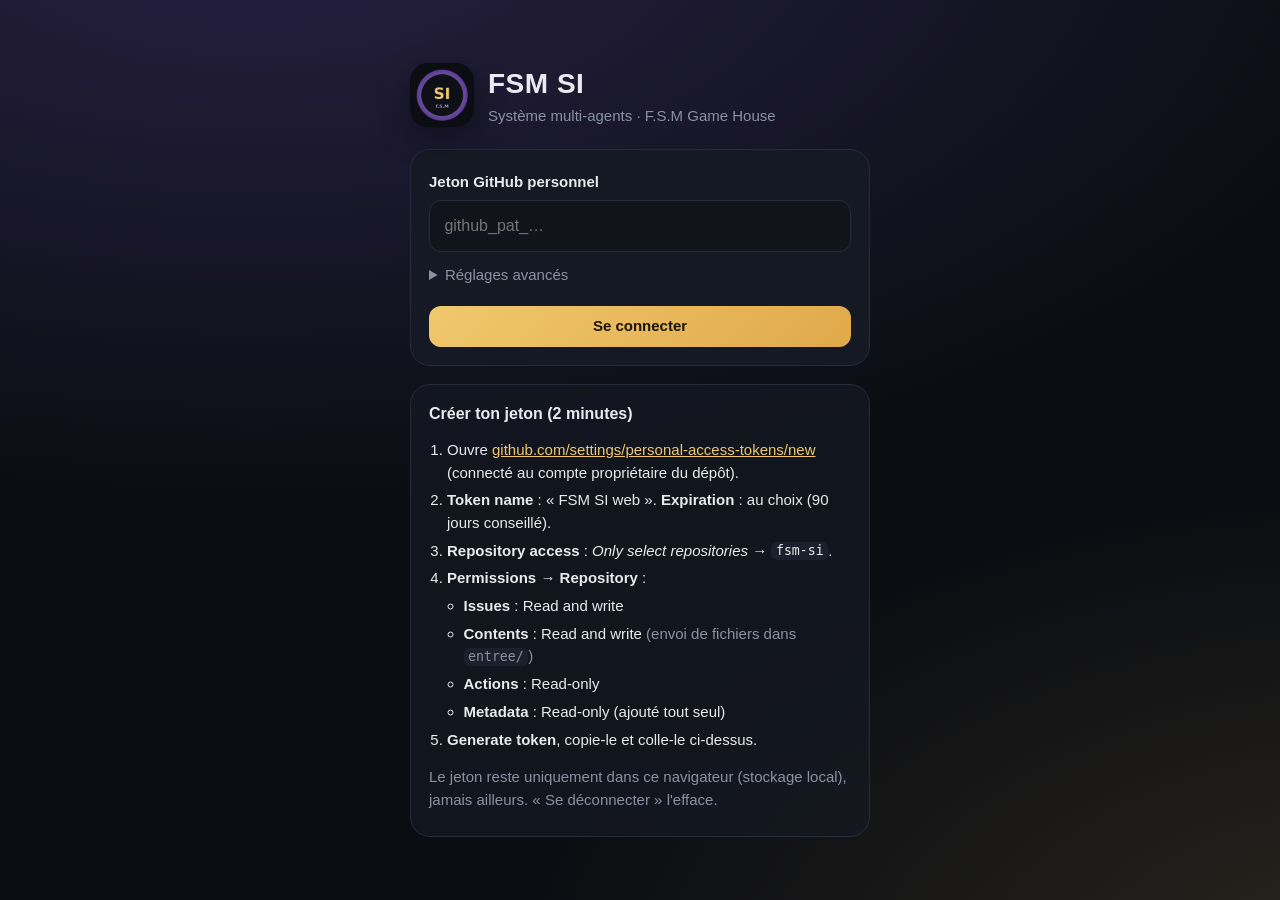
==== index.html @ fbdd3a22 "FSM SI web — interface de conversation" ====
<!doctype html>
<html lang="fr" data-theme="dark">
<head>
<meta charset="utf-8">
<meta name="viewport" content="width=device-width, initial-scale=1, viewport-fit=cover, interactive-widget=resizes-content">
<title>FSM SI</title>
<meta name="description" content="Interface de conversation avec FSM SI, le système multi-agents de F.S.M Game House.">
<meta name="theme-color" content="#0b0d12">
<meta name="apple-mobile-web-app-capable" content="yes">
<meta name="mobile-web-app-capable" content="yes">
<meta name="apple-mobile-web-app-status-bar-style" content="black-translucent">
<meta name="apple-mobile-web-app-title" content="FSM SI">
<meta name="referrer" content="no-referrer">
<meta http-equiv="Content-Security-Policy" content="default-src 'self'; script-src 'self'; style-src 'self' 'unsafe-inline'; img-src 'self' data: blob: https://avatars.githubusercontent.com https://*.githubusercontent.com; media-src 'self' blob:; connect-src https://api.github.com; frame-src blob:; object-src 'none'; base-uri 'none'; form-action 'none'">
<link rel="manifest" href="manifest.webmanifest">
<link rel="icon" href="icons/favicon-32.png" sizes="32x32">
<link rel="apple-touch-icon" href="icons/icon-180.png">
<link rel="stylesheet" href="style.css">
</head>
<body>
<noscript>FSM SI a besoin de JavaScript.</noscript>

<!-- Connexion -->
<section id="login" class="login hidden">
  <div class="login-card">
    <div class="brand-big"><img src="icons/icon-192.png" alt=""><div><h1>FSM SI</h1><p>Système multi-agents · F.S.M Game House</p></div></div>
    <form id="loginForm" autocomplete="off">
      <label for="tokenInput">Jeton GitHub personnel</label>
      <input id="tokenInput" type="password" placeholder="github_pat_…" autocomplete="off" autocapitalize="off" spellcheck="false" required>
      <details class="adv"><summary>Réglages avancés</summary>
        <label for="repoInput">Dépôt</label>
        <input id="repoInput" type="text" value="wwwh8hv4w5-lang/fsm-si" autocapitalize="off" spellcheck="false">
      </details>
      <button class="btn primary wide" type="submit" id="loginBtn">Se connecter</button>
      <p id="loginError" class="error hidden" role="alert"></p>
    </form>
    <div class="howto">
      <h2>Créer ton jeton (2 minutes)</h2>
      <ol>
        <li>Ouvre <a href="https://github.com/settings/personal-access-tokens/new" target="_blank" rel="noopener">github.com/settings/personal-access-tokens/new</a> (connecté au compte propriétaire du dépôt).</li>
        <li><b>Token name</b> : « FSM SI web ». <b>Expiration</b> : au choix (90 jours conseillé).</li>
        <li><b>Repository access</b> : <i>Only select repositories</i> → <code>fsm-si</code>.</li>
        <li><b>Permissions → Repository</b> :
          <ul>
            <li><b>Issues</b> : Read and write</li>
            <li><b>Contents</b> : Read and write <span class="muted">(envoi de fichiers dans <code>entree/</code>)</span></li>
            <li><b>Actions</b> : Read-only</li>
            <li><b>Metadata</b> : Read-only (ajouté tout seul)</li>
          </ul></li>
        <li><b>Generate token</b>, copie-le et colle-le ci-dessus.</li>
      </ol>
      <p class="muted">Le jeton reste uniquement dans ce navigateur (stockage local), jamais ailleurs. « Se déconnecter » l'efface.</p>
    </div>
  </div>
</section>

<!-- Application -->
<div id="app" class="app hidden">
  <aside id="sidebar" class="sidebar">
    <header class="side-head">
      <div class="brand"><img src="icons/icon-192.png" alt=""><span>FSM SI</span></div>
      <button class="icon-btn" id="newBtn" title="Nouvelle conversation" aria-label="Nouvelle conversation">✎</button>
    </header>
    <div class="search"><input id="searchInput" type="search" placeholder="Rechercher…" aria-label="Rechercher une conversation"></div>
    <nav class="tabs" role="tablist">
      <button class="tab active" data-filter="open">Actives</button>
      <button class="tab" data-filter="closed">Archivées</button>
    </nav>
    <div class="side-scroll">
      <div id="validationsBox" class="validations hidden">
        <h3>⏸️ Validations <span id="valCount" class="pill warn">0</span></h3>
        <div id="validationsList"></div>
      </div>
      <ul id="convList" class="conv-list"></ul>
      <p id="convEmpty" class="muted center hidden">Aucune conversation.</p>
    </div>
    <footer class="side-foot">
      <button class="nav-btn" data-view="projets">📁 Projets</button>
      <button class="nav-btn" data-view="taches">📅 Tâches</button>
      <button class="nav-btn" data-view="memoire">🧠 Mémoire</button>
      <button class="nav-btn" data-view="runs">⚙️ Activité</button>
      <button class="nav-btn" data-view="reglages">☰ Réglages</button>
    </footer>
  </aside>

  <main id="main" class="main">
    <header class="main-head">
      <button class="icon-btn back" id="backBtn" aria-label="Retour">‹</button>
      <div class="title-wrap">
        <h2 id="convTitle">FSM SI</h2>
        <div id="convMeta" class="meta"></div>
      </div>
      <div class="head-actions">
        <button class="icon-btn" id="filesBtn" title="Fichiers" aria-label="Fichiers de la conversation">📎</button>
        <button class="icon-btn" id="menuBtn" title="Options" aria-label="Options">⋯</button>
      </div>
    </header>

    <div id="banner" class="banner hidden" role="status"></div>

    <section id="chat" class="chat">
      <div id="welcome" class="welcome">
        <img src="icons/icon-192.png" alt="">
        <h2>Bonjour 👋</h2>
        <p>Écris ta demande ci-dessous pour ouvrir une nouvelle conversation, ou choisis-en une dans la liste.</p>
      </div>
      <div id="messages" class="messages"></div>
      <div id="typing" class="typing hidden"><span></span><span></span><span></span><em id="typingText">FSM SI travaille…</em></div>
    </section>

    <section id="panel" class="panel hidden"><div id="panelBody"></div></section>

    <footer id="composer" class="composer">
      <div id="chips" class="chips">
        <button class="chip" data-cmd="/cout">💶 /cout</button>
        <button class="chip" data-cmd="/memoire" data-arg="Mot-clé (facultatif)">🧠 /memoire</button>
        <button class="chip" data-cmd="/stop" data-confirm="Arrêter le travail en cours dans cette conversation ?">⏹️ /stop</button>
        <button class="chip" data-cmd="/refaire" data-confirm="Relancer ta dernière demande depuis le début ?">🔁 /refaire</button>
        <button class="chip" data-cmd="/projets" data-arg="Mot-clé (facultatif)">📁 /projets</button>
        <button class="chip" data-cmd="/taches">📅 /taches</button>
        <button class="chip" data-cmd="/oublier" data-arg="Identifiant du fait (voir /memoire)" data-required="1">🗑️ /oublier</button>
        <button class="chip" data-cmd="/annuler" data-arg="Identifiant de la tâche (voir /taches)" data-required="1">✖️ /annuler</button>
        <button class="chip" data-cmd="/aide">❔ /aide</button>
      </div>
      <div id="attachments" class="attachments hidden"></div>
      <div class="compose-row">
        <button class="icon-btn" id="attachBtn" title="Joindre des fichiers" aria-label="Joindre des fichiers">＋</button>
        <input id="fileInput" type="file" multiple hidden>
        <textarea id="msgInput" rows="1" placeholder="Écris à FSM SI…" aria-label="Message"></textarea>
        <button class="icon-btn" id="micBtn" title="Dictée vocale" aria-label="Dictée vocale">🎙️</button>
        <button class="send-btn" id="sendBtn" aria-label="Envoyer" disabled>➤</button>
      </div>
      <div id="dropHint" class="drop-hint hidden">Dépose tes fichiers ici</div>
    </footer>
  </main>
</div>

<!-- Menus et fenêtres -->
<div id="sheet" class="sheet hidden" role="dialog" aria-modal="true">
  <div class="sheet-card">
    <div id="sheetBody"></div>
  </div>
</div>
<div id="toasts" class="toasts" aria-live="polite"></div>
<div id="lightbox" class="lightbox hidden"><img alt=""><button class="icon-btn close" aria-label="Fermer">✕</button></div>

<script src="vendor/marked.js"></script>
<script src="vendor/purify.min.js"></script>
<script src="app.js"></script>
</body>
</html>
---- style.css ----
:root{
  --bg:#0b0d12; --bg2:#11141b; --panel:#151923; --panel2:#1b202c; --line:#262c3a;
  --text:#e9eaf0; --muted:#8b91a3; --accent:#f0c86e; --accent2:#7c5cd6; --accent-ink:#1a1408;
  --me:#2a2350; --me-line:#3d3373; --bot:#161b26; --ok:#4fd18b; --warn:#f0a94e; --err:#ff6b6b;
  --radius:16px; --safe-t:env(safe-area-inset-top,0px); --safe-b:env(safe-area-inset-bottom,0px);
  --safe-l:env(safe-area-inset-left,0px); --safe-r:env(safe-area-inset-right,0px);
  --font:-apple-system,BlinkMacSystemFont,"SF Pro Text","Segoe UI",Roboto,Helvetica,Arial,sans-serif;
  color-scheme:dark;
}
[data-theme=light]{
  --bg:#f5f6fa; --bg2:#eceef4; --panel:#ffffff; --panel2:#f1f2f7; --line:#dfe2ea;
  --text:#171a22; --muted:#6a7184; --accent:#b8861f; --accent2:#6a4cc9; --accent-ink:#fff;
  --me:#ece7ff; --me-line:#d6ccff; --bot:#ffffff; color-scheme:light;
}
*{box-sizing:border-box}
html,body{height:100%;margin:0}
body{background:var(--bg);color:var(--text);font:15px/1.5 var(--font);-webkit-font-smoothing:antialiased;-webkit-text-size-adjust:100%;overflow:hidden;overscroll-behavior:none}
a{color:var(--accent)}
button{font:inherit;color:inherit;cursor:pointer;-webkit-tap-highlight-color:transparent}
input,textarea{font:inherit;color:var(--text)}
code{font-family:ui-monospace,SFMono-Regular,Menlo,monospace;font-size:.88em;background:var(--panel2);padding:.1em .35em;border-radius:6px}
.hidden{display:none!important}
.muted{color:var(--muted)}
.center{text-align:center}
.error{color:var(--err);margin:.6em 0 0}

/* Boutons */
.btn{border:1px solid var(--line);background:var(--panel2);border-radius:12px;padding:.6em 1em;font-weight:600}
.btn:hover{border-color:var(--accent2)}
.btn.primary{background:linear-gradient(135deg,var(--accent),#e0a94a);color:var(--accent-ink);border:0}
.btn.danger{background:transparent;color:var(--err);border-color:color-mix(in srgb,var(--err) 40%,transparent)}
.btn.ok{background:var(--ok);color:#06210f;border:0}
.btn.small{padding:.35em .75em;font-size:.88em;border-radius:10px}
.btn.wide{width:100%}
.btn:disabled{opacity:.5;cursor:default}
.icon-btn{width:40px;height:40px;flex:0 0 40px;border-radius:12px;border:0;background:transparent;font-size:20px;display:grid;place-items:center}
.icon-btn:hover{background:var(--panel2)}
.icon-btn.on{background:var(--err);color:#fff}
.pill{display:inline-block;min-width:1.6em;padding:0 .5em;border-radius:99px;font-size:.75em;font-weight:700;text-align:center;background:var(--panel2);color:var(--muted)}
.pill.warn{background:var(--warn);color:#2a1700}
.pill.ok{background:color-mix(in srgb,var(--ok) 20%,transparent);color:var(--ok)}
.pill.err{background:color-mix(in srgb,var(--err) 20%,transparent);color:var(--err)}
.pill.run{background:color-mix(in srgb,var(--accent2) 30%,transparent);color:#c8b8ff}

/* Connexion */
.login{position:fixed;inset:0;overflow:auto;display:flex;justify-content:center;padding:calc(24px + var(--safe-t)) 16px calc(24px + var(--safe-b));
  background:radial-gradient(1200px 600px at 20% -10%,color-mix(in srgb,var(--accent2) 25%,transparent),transparent),radial-gradient(900px 500px at 110% 110%,color-mix(in srgb,var(--accent) 14%,transparent),transparent),var(--bg)}
.login-card{width:100%;max-width:460px;margin:auto 0}
.brand-big{display:flex;gap:14px;align-items:center;margin-bottom:22px}
.brand-big img{width:64px;height:64px;border-radius:18px;box-shadow:0 10px 30px rgba(0,0,0,.4)}
.brand-big h1{margin:0;font-size:28px;letter-spacing:.5px}
.brand-big p{margin:0;color:var(--muted)}
#loginForm{background:var(--panel);border:1px solid var(--line);border-radius:20px;padding:18px}
#loginForm label{display:block;font-weight:600;margin:.2em 0 .4em}
#loginForm input{width:100%;padding:.8em .9em;border-radius:12px;border:1px solid var(--line);background:var(--bg2);font-size:16px;margin-bottom:12px}
#loginForm input:focus{outline:2px solid var(--accent2);border-color:transparent}
.adv{margin:0 0 12px;color:var(--muted)}
.adv summary{cursor:pointer;margin-bottom:8px}
.howto{margin-top:18px;background:color-mix(in srgb,var(--panel) 70%,transparent);border:1px solid var(--line);border-radius:20px;padding:4px 18px 10px}
.howto h2{font-size:16px}
.howto ol{padding-left:1.2em;margin:.4em 0}
.howto li{margin:.35em 0}
.howto ul{padding-left:1.1em;margin:.3em 0}

/* Disposition */
.app{display:flex;height:100%;height:100dvh;padding-left:var(--safe-l);padding-right:var(--safe-r)}
.sidebar{width:320px;flex:0 0 320px;background:var(--bg2);border-right:1px solid var(--line);display:flex;flex-direction:column;min-height:0;padding-top:var(--safe-t)}
.side-head{display:flex;align-items:center;justify-content:space-between;padding:10px 10px 6px 14px}
.brand{display:flex;align-items:center;gap:10px;font-weight:800;font-size:18px;letter-spacing:.4px}
.brand img{width:30px;height:30px;border-radius:9px}
.search{padding:4px 12px 8px}
.search input{width:100%;padding:.55em .8em;border-radius:12px;border:1px solid var(--line);background:var(--panel);font-size:16px}
.tabs{display:flex;gap:6px;padding:0 12px 8px}
.tab{flex:1;border:1px solid var(--line);background:transparent;border-radius:10px;padding:.35em;color:var(--muted);font-weight:600;font-size:.9em}
.tab.active{background:var(--panel2);color:var(--text);border-color:var(--accent2)}
.side-scroll{flex:1;overflow:auto;-webkit-overflow-scrolling:touch;padding:0 8px 8px}
.conv-list{list-style:none;margin:0;padding:0}
.conv{display:flex;gap:10px;align-items:flex-start;padding:10px;border-radius:14px;cursor:pointer;position:relative}
.conv:hover{background:var(--panel)}
.conv.active{background:var(--panel2);box-shadow:inset 3px 0 0 var(--accent)}
.conv .num{flex:0 0 34px;height:34px;border-radius:10px;background:var(--panel2);display:grid;place-items:center;font-size:.78em;font-weight:700;color:var(--muted)}
.conv .txt{min-width:0;flex:1}
.conv .t{font-weight:650;white-space:nowrap;overflow:hidden;text-overflow:ellipsis}
.conv .s{font-size:.82em;color:var(--muted);white-space:nowrap;overflow:hidden;text-overflow:ellipsis}
.conv .dot{width:9px;height:9px;border-radius:50%;background:var(--accent);margin-top:6px;flex:0 0 9px}
.conv .spin{width:12px;height:12px;border:2px solid var(--accent2);border-top-color:transparent;border-radius:50%;animation:spin 1s linear infinite;margin-top:4px;flex:0 0 12px}
@keyframes spin{to{transform:rotate(360deg)}}
.validations{background:color-mix(in srgb,var(--warn) 9%,var(--panel));border:1px solid color-mix(in srgb,var(--warn) 35%,transparent);border-radius:14px;padding:8px 10px;margin:0 2px 10px}
.validations h3{margin:2px 0 6px;font-size:.95em;display:flex;align-items:center;gap:8px}
.val-item{border-top:1px solid var(--line);padding:8px 0}
.val-item:first-of-type{border-top:0}
.val-item .vt{font-weight:600;font-size:.9em;cursor:pointer}
.val-item .vb{display:flex;gap:8px;margin-top:6px}
.side-foot{display:grid;grid-template-columns:repeat(5,1fr);border-top:1px solid var(--line);padding:6px 6px calc(6px + var(--safe-b))}
.nav-btn{border:0;background:transparent;border-radius:10px;padding:6px 2px;font-size:.72em;color:var(--muted);display:flex;flex-direction:column;align-items:center;gap:2px;white-space:nowrap}
.nav-btn:hover,.nav-btn.active{background:var(--panel);color:var(--text)}

.main{flex:1;display:flex;flex-direction:column;min-width:0;min-height:0;position:relative}
.main-head{display:flex;align-items:center;gap:6px;padding:calc(6px + var(--safe-t)) 8px 6px;border-bottom:1px solid var(--line);background:color-mix(in srgb,var(--bg) 85%,transparent);backdrop-filter:blur(14px);-webkit-backdrop-filter:blur(14px);z-index:2}
.back{display:none}
.title-wrap{flex:1;min-width:0;padding-left:6px}
.title-wrap h2{margin:0;font-size:16px;white-space:nowrap;overflow:hidden;text-overflow:ellipsis}
.meta{font-size:.78em;color:var(--muted);white-space:nowrap;overflow:hidden;text-overflow:ellipsis}
.head-actions{display:flex;gap:2px}
.banner{margin:8px 12px 0;padding:8px 12px;border-radius:12px;background:color-mix(in srgb,var(--err) 15%,var(--panel));border:1px solid color-mix(in srgb,var(--err) 40%,transparent);font-size:.9em}
.banner.info{background:color-mix(in srgb,var(--accent2) 15%,var(--panel));border-color:color-mix(in srgb,var(--accent2) 40%,transparent)}

.chat{flex:1;overflow:auto;-webkit-overflow-scrolling:touch;padding:14px 12px 8px;min-height:0}
.welcome{max-width:520px;margin:12vh auto 0;text-align:center;color:var(--muted)}
.welcome img{width:72px;height:72px;border-radius:20px;opacity:.95}
.welcome h2{color:var(--text);margin:.5em 0 .2em}
.messages{max-width:860px;margin:0 auto;display:flex;flex-direction:column;gap:12px}
.msg{display:flex;gap:8px;align-items:flex-end;max-width:100%}
.msg .av{width:28px;height:28px;border-radius:50%;flex:0 0 28px;background:var(--panel2);overflow:hidden;display:grid;place-items:center;font-size:12px}
.msg .av img{width:100%;height:100%}
.msg .bubble{background:var(--bot);border:1px solid var(--line);border-radius:18px 18px 18px 6px;padding:10px 14px;min-width:0;max-width:min(680px,88%);overflow-wrap:anywhere;position:relative}
.msg.me{flex-direction:row-reverse}
.msg.me .bubble{background:var(--me);border-color:var(--me-line);border-radius:18px 18px 6px 18px}
.msg.cmd .bubble{border-style:dashed}
.msg.progress .bubble{border-color:var(--accent2);box-shadow:0 0 0 3px color-mix(in srgb,var(--accent2) 15%,transparent)}
.msg .who{font-size:.75em;color:var(--muted);margin-bottom:2px;display:flex;gap:8px;align-items:center}
.msg .tools{display:flex;gap:2px;margin-left:auto;opacity:.0;transition:opacity .15s}
.msg .bubble:hover .tools,.msg .bubble:focus-within .tools{opacity:1}
@media (hover:none){.msg .tools{opacity:.75}}
.msg .tools button{border:0;background:transparent;color:var(--muted);font-size:13px;padding:2px 5px;border-radius:6px}
.msg .tools button:hover{background:var(--panel2);color:var(--text)}
.md>:first-child{margin-top:0}.md>:last-child{margin-bottom:0}
.md p{margin:.45em 0}
.md ul,.md ol{padding-left:1.3em;margin:.4em 0}
.md pre{background:var(--bg);border:1px solid var(--line);border-radius:10px;padding:10px;overflow:auto;font-size:.85em}
.md pre code{background:transparent;padding:0}
.md table{border-collapse:collapse;display:block;overflow:auto;max-width:100%;font-size:.9em;margin:.5em 0}
.md th,.md td{border:1px solid var(--line);padding:4px 8px}
.md img{max-width:100%;height:auto;border-radius:10px;cursor:zoom-in}
.md blockquote{margin:.4em 0;padding-left:10px;border-left:3px solid var(--accent2);color:var(--muted)}
.md sub{display:block;margin-top:8px;color:var(--muted);font-size:.78em;line-height:1.4}
.md details{background:var(--panel2);border-radius:10px;padding:6px 10px;margin:.5em 0}
.md summary{cursor:pointer;color:var(--muted)}
.md h1,.md h2,.md h3{font-size:1.05em;margin:.7em 0 .3em}
.md hr{border:0;border-top:1px solid var(--line)}
.img-missing{display:inline-block;padding:6px 10px;border:1px dashed var(--line);border-radius:10px;color:var(--muted);font-size:.85em}
.badge-ok{color:var(--ok)}.badge-warn{color:var(--warn)}
.footer-cost{display:inline-flex;gap:6px;margin-top:6px;flex-wrap:wrap}
.files-inline{display:flex;flex-wrap:wrap;gap:8px;margin-top:8px}

.typing{max-width:860px;margin:10px auto 0;display:flex;align-items:center;gap:4px;color:var(--muted);font-size:.85em;padding-left:36px}
.typing span{width:7px;height:7px;border-radius:50%;background:var(--accent2);animation:blink 1.2s infinite}
.typing span:nth-child(2){animation-delay:.2s}.typing span:nth-child(3){animation-delay:.4s}
.typing em{margin-left:8px;font-style:normal}
@keyframes blink{0%,80%,100%{opacity:.25;transform:translateY(0)}40%{opacity:1;transform:translateY(-3px)}}

/* Panneaux */
.panel{flex:1;overflow:auto;-webkit-overflow-scrolling:touch;padding:16px 14px calc(20px + var(--safe-b))}
.panel>div{max-width:860px;margin:0 auto}
.panel h2{margin:.2em 0 .6em}
.card{background:var(--panel);border:1px solid var(--line);border-radius:16px;padding:12px 14px;margin-bottom:10px}
.card h3{margin:0 0 4px;font-size:1em}
.row{display:flex;gap:10px;align-items:center;flex-wrap:wrap}
.row .grow{flex:1;min-width:0}
.kv{font-size:.85em;color:var(--muted)}
.file-grid{display:grid;grid-template-columns:repeat(auto-fill,minmax(150px,1fr));gap:10px}
.file{background:var(--panel);border:1px solid var(--line);border-radius:14px;overflow:hidden;display:flex;flex-direction:column}
.file .thumb{aspect-ratio:4/3;background:var(--bg2);display:grid;place-items:center;font-size:32px;overflow:hidden}
.file .thumb img{width:100%;height:100%;object-fit:cover;cursor:zoom-in}
.file .fn{padding:6px 8px 0;font-size:.8em;overflow-wrap:anywhere}
.file .fa{display:flex;gap:6px;padding:6px 8px 8px;margin-top:auto}
.file .fa .btn{flex:1;text-align:center;text-decoration:none;font-size:.78em;padding:.35em .4em}

/* Composer */
.composer{border-top:1px solid var(--line);background:color-mix(in srgb,var(--bg) 92%,transparent);padding:6px 8px calc(8px + var(--safe-b));position:relative}
.chips{display:flex;gap:6px;overflow-x:auto;padding:2px 2px 8px;scrollbar-width:none;-webkit-overflow-scrolling:touch}
.chips::-webkit-scrollbar{display:none}
.chip{flex:0 0 auto;border:1px solid var(--line);background:var(--panel);border-radius:99px;padding:.3em .75em;font-size:.82em;color:var(--muted);white-space:nowrap}
.chip:hover{color:var(--text);border-color:var(--accent2)}
.compose-row{display:flex;align-items:flex-end;gap:4px;max-width:860px;margin:0 auto}
#msgInput{flex:1;resize:none;max-height:40vh;min-height:42px;padding:9px 12px;border-radius:21px;border:1px solid var(--line);background:var(--panel);font-size:16px;line-height:1.4}
#msgInput:focus{outline:none;border-color:var(--accent2)}
.send-btn{width:42px;height:42px;flex:0 0 42px;border-radius:50%;border:0;background:linear-gradient(135deg,var(--accent),#e0a94a);color:var(--accent-ink);font-size:18px;display:grid;place-items:center}
.send-btn:disabled{opacity:.35}
.attachments{display:flex;gap:8px;overflow-x:auto;padding:4px 2px 8px;max-width:860px;margin:0 auto}
.att{position:relative;flex:0 0 auto;width:76px}
.att .th{width:76px;height:76px;border-radius:12px;background:var(--panel2);border:1px solid var(--line);display:grid;place-items:center;overflow:hidden;font-size:26px}
.att .th img{width:100%;height:100%;object-fit:cover}
.att .nm{font-size:.68em;color:var(--muted);white-space:nowrap;overflow:hidden;text-overflow:ellipsis;margin-top:2px}
.att .x{position:absolute;top:-6px;right:-6px;width:22px;height:22px;border-radius:50%;border:0;background:var(--err);color:#fff;font-size:12px;line-height:22px;padding:0}
.att.big .th{border-color:var(--err)}
.att .prog{position:absolute;left:4px;right:4px;bottom:22px;height:4px;border-radius:2px;background:rgba(0,0,0,.4);overflow:hidden}
.att .prog i{display:block;height:100%;background:var(--accent)}
.drop-hint{position:absolute;inset:0;display:grid;place-items:center;background:color-mix(in srgb,var(--accent2) 30%,var(--bg));border:2px dashed var(--accent);font-weight:700;border-radius:12px}
.main.dragging .drop-hint{display:grid!important}

/* Feuilles, toasts, lightbox */
.sheet{position:fixed;inset:0;background:rgba(0,0,0,.5);z-index:50;display:flex;align-items:flex-end;justify-content:center}
.sheet-card{background:var(--panel);border:1px solid var(--line);border-radius:22px 22px 0 0;width:100%;max-width:520px;padding:16px 16px calc(16px + var(--safe-b));max-height:85vh;overflow:auto;animation:up .18s ease-out}
@media (min-width:700px){.sheet{align-items:center}.sheet-card{border-radius:22px}}
@keyframes up{from{transform:translateY(30px);opacity:0}}
.sheet h3{margin:0 0 10px}
.sheet input,.sheet textarea{width:100%;padding:.7em .8em;border-radius:12px;border:1px solid var(--line);background:var(--bg2);font-size:16px;margin:4px 0 12px}
.sheet textarea{min-height:140px;resize:vertical}
.menu-list{display:flex;flex-direction:column;gap:4px}
.menu-list button{text-align:left;border:0;background:transparent;padding:12px;border-radius:12px;font-size:1em}
.menu-list button:hover{background:var(--panel2)}
.sheet .actions{display:flex;gap:8px;justify-content:flex-end}
.toasts{position:fixed;left:50%;transform:translateX(-50%);top:calc(10px + var(--safe-t));z-index:60;display:flex;flex-direction:column;gap:8px;align-items:center;pointer-events:none;width:min(92vw,440px)}
.toast{pointer-events:auto;background:var(--panel2);border:1px solid var(--line);border-radius:14px;padding:10px 14px;box-shadow:0 10px 30px rgba(0,0,0,.35);font-size:.92em;animation:up .2s ease-out;cursor:pointer;width:100%}
.toast.err{border-color:var(--err)}
.toast.ok{border-color:var(--ok)}
.lightbox{position:fixed;inset:0;background:rgba(0,0,0,.92);z-index:70;display:grid;place-items:center;padding:var(--safe-t) 0 var(--safe-b)}
.lightbox img{max-width:100vw;max-height:100vh;object-fit:contain}
.lightbox .close{position:absolute;top:calc(10px + var(--safe-t));right:10px;color:#fff;background:rgba(255,255,255,.12)}
.mic-live #msgInput{border-color:var(--err)}

/* Mobile : une colonne */
@media (max-width:820px){
  .sidebar{width:100%;flex:1 0 100%;border-right:0}
  .main{display:none}
  .app.show-main .sidebar{display:none}
  .app.show-main .main{display:flex}
  .back{display:grid;font-size:30px}
  .msg .bubble{max-width:90%}
}
.thumb-inline{width:120px;height:90px;object-fit:cover;border-radius:10px;border:1px solid var(--line);cursor:zoom-in;background:var(--bg2)}
.search-in{width:100%;padding:.55em .8em;border-radius:12px;border:1px solid var(--line);background:var(--panel);font-size:16px}
.panel .search{padding:0 0 10px}
.panel h4{margin:14px 0 8px}
.sheet h4{margin:12px 0 8px}
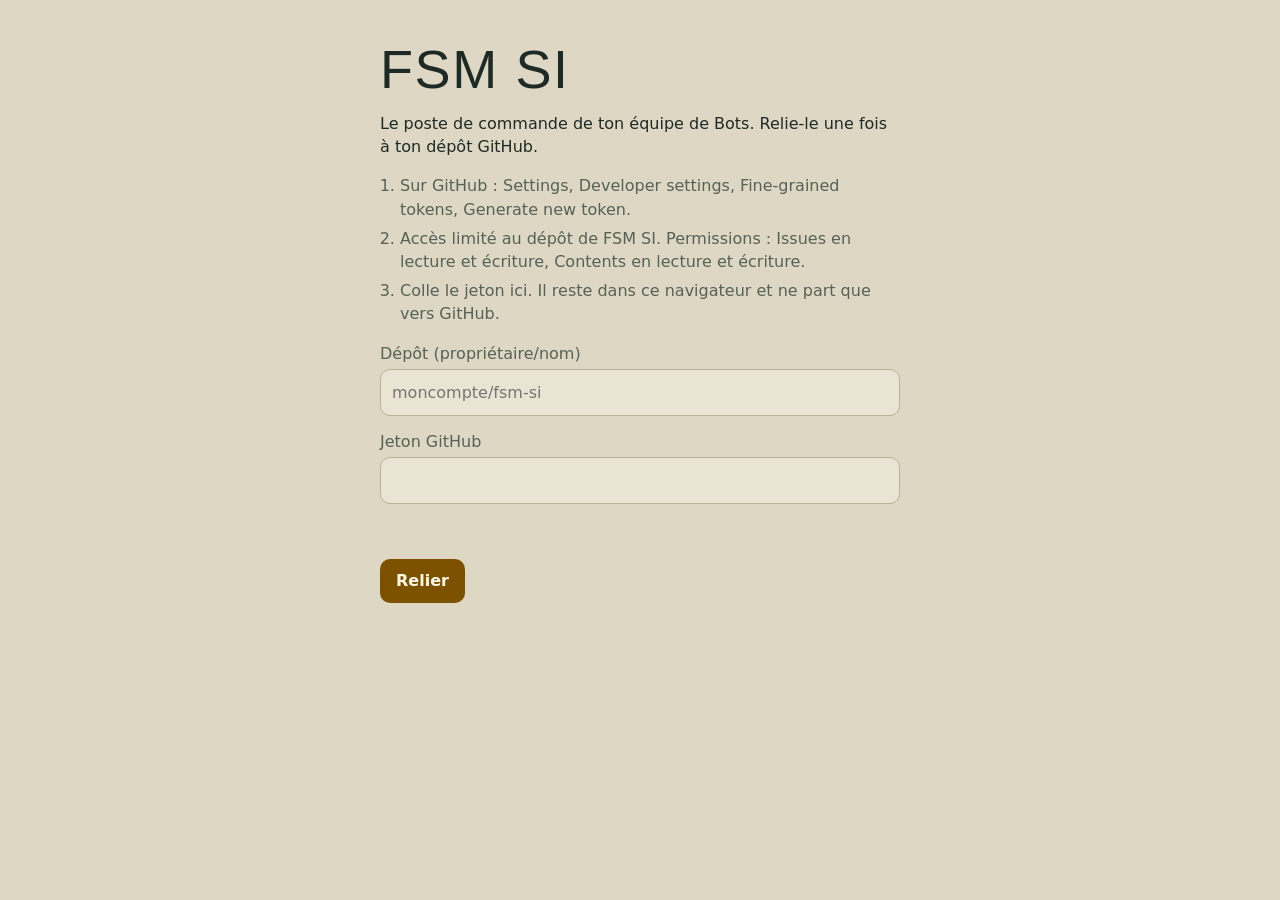
==== commit 352ee125: "App FSM SI v0.2 à l'adresse principale ; ancienne interface dans /laura/" ====
--- a/index.html
+++ b/index.html
@@ -1,151 +1,594 @@
 <!doctype html>
-<html lang="fr" data-theme="dark">
+<html lang="fr">
 <head>
 <meta charset="utf-8">
-<meta name="viewport" content="width=device-width, initial-scale=1, viewport-fit=cover, interactive-widget=resizes-content">
-<title>FSM SI</title>
-<meta name="description" content="Interface de conversation avec FSM SI, le système multi-agents de F.S.M Game House.">
-<meta name="theme-color" content="#0b0d12">
+<meta name="viewport" content="width=device-width,initial-scale=1,viewport-fit=cover">
 <meta name="apple-mobile-web-app-capable" content="yes">
-<meta name="mobile-web-app-capable" content="yes">
 <meta name="apple-mobile-web-app-status-bar-style" content="black-translucent">
 <meta name="apple-mobile-web-app-title" content="FSM SI">
-<meta name="referrer" content="no-referrer">
-<meta http-equiv="Content-Security-Policy" content="default-src 'self'; script-src 'self'; style-src 'self' 'unsafe-inline'; img-src 'self' data: blob: https://avatars.githubusercontent.com https://*.githubusercontent.com; media-src 'self' blob:; connect-src https://api.github.com; frame-src blob:; object-src 'none'; base-uri 'none'; form-action 'none'">
-<link rel="manifest" href="manifest.webmanifest">
-<link rel="icon" href="icons/favicon-32.png" sizes="32x32">
-<link rel="apple-touch-icon" href="icons/icon-180.png">
-<link rel="stylesheet" href="style.css">
+<meta name="theme-color" content="#152024">
+<title>FSM SI</title>
+<!--
+  NOTE INTERNE (pour Claude) : FSM SI, app de chat v0.2 (un seul fichier, aucune dépendance)
+  - Parle directement à l'API GitHub avec un jeton personnel gardé dans le navigateur (localStorage).
+    1 conversation = 1 issue du dépôt FSM SI ; envoyer = créer une issue ou un commentaire.
+  - Sécurité : tout texte venu de GitHub passe par esc() ; rendre() est un mini-Markdown maison
+    qui ne rétablit que <details>, <summary>, <sub> et les images/fichiers DU DÉPÔT (chargés par l'API).
+    Ne jamais injecter de HTML brut venu d'un commentaire.
+  - Fil : majFil() met à jour élément par élément (clé = id du commentaire) pour ne pas refermer les <details>.
+  - Voix : dictée (SpeechRecognition) si disponible, sinon note vocale (MediaRecorder → entree/vocal/ → transcrite
+    côté robot) ; lecture des réponses par speechSynthesis.
+  - Onglets : Conversation, Validations (issues « validation » ouvertes), Équipe (bots/, competences/, tâches), Réglages.
+-->
+<style>
+:root{
+  --fond:#152024;--pan:#1D2B30;--trait:#31454C;--encre:#E6E1CF;--doux:#9AA79E;--signal:#E8B23A;--sur-signal:#1B1500;--tampon:#E86A55;--moi:#27424D;
+  --titre:"DIN Condensed","Avenir Next Condensed","Roboto Condensed","Arial Narrow",sans-serif;
+}
+@media (prefers-color-scheme:light){
+  :root{--fond:#DDD7C3;--pan:#EAE5D3;--trait:#B7B098;--encre:#1E2A25;--doux:#566257;--signal:#7C5200;--sur-signal:#FFF8E6;--tampon:#A3261B;--moi:#C6D1CD}
+}
+*{box-sizing:border-box}
+html,body{height:100%}
+body{margin:0;background:var(--fond);color:var(--encre);font:16px/1.45 -apple-system,"SF Pro Text",system-ui,"Segoe UI",sans-serif;display:flex;flex-direction:column;height:100dvh;-webkit-text-size-adjust:100%}
+button,select,textarea,input{font:inherit;color:inherit}
+button{cursor:pointer}
+:focus-visible{outline:2px solid var(--signal);outline-offset:2px}
+[hidden]{display:none!important}
+
+#alerte{background:var(--tampon);color:#fff;padding:10px 16px;font-weight:600}
+header.haut{display:flex;align-items:center;gap:10px;padding:10px 16px 6px;padding-top:max(10px,env(safe-area-inset-top))}
+h1{font:400 32px/1 var(--titre);letter-spacing:.03em;margin:4px 6px 0 0;white-space:nowrap}
+#convs{flex:1;min-width:0;background:var(--pan);border:1px solid var(--trait);border-radius:10px;padding:9px 10px}
+.b1,.b2{min-height:44px;padding:0 16px;border-radius:10px;font-weight:600;white-space:nowrap}
+.b1{background:var(--signal);color:var(--sur-signal);border:0}
+.b2{background:transparent;border:1px solid var(--trait)}
+.b1:disabled{opacity:.5}
+
+#onglets{display:flex;gap:2px;padding:0 10px;border-bottom:1px solid var(--trait);overflow-x:auto}
+#onglets button{flex:1;background:none;border:0;border-bottom:3px solid transparent;padding:10px 4px 8px;font-size:15px;color:var(--doux);white-space:nowrap}
+#onglets button[aria-current=true]{color:var(--encre);border-bottom-color:var(--signal)}
+#nbv{background:var(--tampon);color:#fff;border-radius:10px;padding:0 7px;font-size:13px;margin-left:4px}
+
+main{flex:1;overflow-y:auto;-webkit-overflow-scrolling:touch}
+main>section{max-width:760px;margin:0 auto;padding:6px 16px 24px}
+.invite{color:var(--doux);margin:28px 0}
+h2{font:400 24px/1.1 var(--titre);letter-spacing:.02em;margin:26px 0 8px}
+
+/* Fil : les réponses de SI sont des transmissions (filet à gauche), mes messages des bulles à droite */
+.tx{margin:20px 0;padding-left:14px;border-left:3px solid var(--signal)}
+.tx .qui{display:flex;align-items:baseline;gap:10px;margin-bottom:2px}
+.tx .qui b{font:400 21px/1 var(--titre);letter-spacing:.04em;color:var(--signal)}
+.tx .qui time,.moi time{font-size:13px;color:var(--doux)}
+.tx.note{border-left-color:var(--trait)}
+.tx.note .qui b{color:var(--doux)}
+.tx.encours{border-left-style:dashed}
+.tx.encours .qui::after{content:"";width:46px;height:3px;border-radius:2px;background:linear-gradient(90deg,var(--signal) 40%,transparent 40%);background-size:200% 100%;animation:balayage 1.4s linear infinite}
+@keyframes balayage{from{background-position:100% 0}to{background-position:-100% 0}}
+@media (prefers-reduced-motion:reduce){.tx.encours .qui::after{animation:none}}
+.moi{margin:20px 0 20px auto;max-width:86%;width:fit-content;background:var(--moi);padding:10px 14px;border-radius:16px 16px 4px 16px}
+.moi time{display:block;text-align:right;margin-top:2px}
+.moi.ordre{background:none;padding:0;color:var(--doux);font-style:italic}
+.corps{overflow-wrap:anywhere}
+.corps .vide{height:.6em}
+.corps h4{font:400 20px/1.15 var(--titre);letter-spacing:.02em;margin:12px 0 4px}
+.corps ul{margin:4px 0;padding-left:20px}
+.corps li{margin:2px 0}
+.corps blockquote{margin:6px 0;padding-left:10px;border-left:2px solid var(--trait);color:var(--doux)}
+.corps code{background:var(--pan);border-radius:4px;padding:1px 5px;font-size:.92em}
+.corps pre{background:var(--pan);border-radius:8px;padding:10px;overflow-x:auto;font-size:14px;white-space:pre-wrap}
+.corps table{display:block;overflow-x:auto;border-collapse:collapse;margin:6px 0}
+.corps td{padding:5px 10px 5px 0;border-bottom:1px solid var(--trait);vertical-align:top}
+.corps details{border-top:1px solid var(--trait);margin-top:10px;padding-top:6px}
+.corps summary{color:var(--doux);padding:4px 0}
+.corps .petit{display:block;font-size:13px;color:var(--doux);margin-top:8px}
+.corps a{color:var(--signal)}
+.corps img.vue{display:block;max-width:100%;border-radius:6px;background:var(--pan);min-height:48px;margin:8px 0}
+a.fichier{display:inline-block;padding:9px 13px;margin:4px 6px 2px 0;border:1px solid var(--trait);border-radius:8px;background:var(--pan);color:var(--encre)!important;text-decoration:none;font-weight:600}
+
+/* Validation : un bon à signer */
+.bon{border:2px dashed var(--tampon);border-radius:4px;padding:4px 16px 16px;margin:18px 0}
+.bon h3{font:400 24px/1.1 var(--titre);letter-spacing:.02em;color:var(--tampon);margin:12px 0 6px}
+.bon .actes{display:flex;gap:10px;margin-top:14px}
+.bon .actes .b1{background:var(--tampon);color:#fff}
+
+.fiche{padding:12px 0;border-bottom:1px solid var(--trait)}
+.fiche b{font:400 21px/1 var(--titre);letter-spacing:.03em}
+.fiche p{margin:4px 0 8px;color:var(--doux)}
+.rang{display:flex;flex-wrap:wrap;gap:8px;margin:8px 0}
+label.champ{display:block;margin:14px 0 4px;color:var(--doux)}
+input[type=text],input[type=password]{width:100%;background:var(--pan);border:1px solid var(--trait);border-radius:10px;padding:11px}
+label.case{display:flex;gap:10px;align-items:center;margin:12px 0}
+label.case input{width:20px;height:20px;accent-color:var(--signal)}
+
+#saisie{display:flex;gap:8px;align-items:flex-end;padding:8px 12px;padding-bottom:max(8px,env(safe-area-inset-bottom));border-top:1px solid var(--trait);max-width:792px;width:100%;margin:0 auto}
+#texte{flex:1;min-width:0;resize:none;max-height:38vh;background:var(--pan);border:1px solid var(--trait);border-radius:12px;padding:10px 12px}
+#micro{width:44px;height:44px;border-radius:50%;background:var(--pan);border:1px solid var(--trait);display:grid;place-items:center;flex:none}
+#micro svg{width:20px;height:20px;fill:currentColor}
+#micro[aria-pressed=true]{background:var(--tampon);border-color:var(--tampon);color:#fff}
+
+#accueil{position:fixed;inset:0;background:var(--fond);overflow:auto;padding:max(24px,env(safe-area-inset-top)) 22px 24px}
+#accueil>div{max-width:520px;margin:0 auto}
+#accueil h1{font-size:54px;margin:18px 0 6px}
+#accueil ol{padding-left:20px;color:var(--doux)}
+#accueil li{margin:6px 0}
+</style>
 </head>
 <body>
-<noscript>FSM SI a besoin de JavaScript.</noscript>
-
-<!-- Connexion -->
-<section id="login" class="login hidden">
-  <div class="login-card">
-    <div class="brand-big"><img src="icons/icon-192.png" alt=""><div><h1>FSM SI</h1><p>Système multi-agents · F.S.M Game House</p></div></div>
-    <form id="loginForm" autocomplete="off">
-      <label for="tokenInput">Jeton GitHub personnel</label>
-      <input id="tokenInput" type="password" placeholder="github_pat_…" autocomplete="off" autocapitalize="off" spellcheck="false" required>
-      <details class="adv"><summary>Réglages avancés</summary>
-        <label for="repoInput">Dépôt</label>
-        <input id="repoInput" type="text" value="wwwh8hv4w5-lang/fsm-si" autocapitalize="off" spellcheck="false">
-      </details>
-      <button class="btn primary wide" type="submit" id="loginBtn">Se connecter</button>
-      <p id="loginError" class="error hidden" role="alert"></p>
-    </form>
-    <div class="howto">
-      <h2>Créer ton jeton (2 minutes)</h2>
-      <ol>
-        <li>Ouvre <a href="https://github.com/settings/personal-access-tokens/new" target="_blank" rel="noopener">github.com/settings/personal-access-tokens/new</a> (connecté au compte propriétaire du dépôt).</li>
-        <li><b>Token name</b> : « FSM SI web ». <b>Expiration</b> : au choix (90 jours conseillé).</li>
-        <li><b>Repository access</b> : <i>Only select repositories</i> → <code>fsm-si</code>.</li>
-        <li><b>Permissions → Repository</b> :
-          <ul>
-            <li><b>Issues</b> : Read and write</li>
-            <li><b>Contents</b> : Read and write <span class="muted">(envoi de fichiers dans <code>entree/</code>)</span></li>
-            <li><b>Actions</b> : Read-only</li>
-            <li><b>Metadata</b> : Read-only (ajouté tout seul)</li>
-          </ul></li>
-        <li><b>Generate token</b>, copie-le et colle-le ci-dessus.</li>
-      </ol>
-      <p class="muted">Le jeton reste uniquement dans ce navigateur (stockage local), jamais ailleurs. « Se déconnecter » l'efface.</p>
-    </div>
-  </div>
-</section>
-
-<!-- Application -->
-<div id="app" class="app hidden">
-  <aside id="sidebar" class="sidebar">
-    <header class="side-head">
-      <div class="brand"><img src="icons/icon-192.png" alt=""><span>FSM SI</span></div>
-      <button class="icon-btn" id="newBtn" title="Nouvelle conversation" aria-label="Nouvelle conversation">✎</button>
-    </header>
-    <div class="search"><input id="searchInput" type="search" placeholder="Rechercher…" aria-label="Rechercher une conversation"></div>
-    <nav class="tabs" role="tablist">
-      <button class="tab active" data-filter="open">Actives</button>
-      <button class="tab" data-filter="closed">Archivées</button>
-    </nav>
-    <div class="side-scroll">
-      <div id="validationsBox" class="validations hidden">
-        <h3>⏸️ Validations <span id="valCount" class="pill warn">0</span></h3>
-        <div id="validationsList"></div>
-      </div>
-      <ul id="convList" class="conv-list"></ul>
-      <p id="convEmpty" class="muted center hidden">Aucune conversation.</p>
-    </div>
-    <footer class="side-foot">
-      <button class="nav-btn" data-view="projets">📁 Projets</button>
-      <button class="nav-btn" data-view="taches">📅 Tâches</button>
-      <button class="nav-btn" data-view="memoire">🧠 Mémoire</button>
-      <button class="nav-btn" data-view="runs">⚙️ Activité</button>
-      <button class="nav-btn" data-view="reglages">☰ Réglages</button>
-    </footer>
-  </aside>
-
-  <main id="main" class="main">
-    <header class="main-head">
-      <button class="icon-btn back" id="backBtn" aria-label="Retour">‹</button>
-      <div class="title-wrap">
-        <h2 id="convTitle">FSM SI</h2>
-        <div id="convMeta" class="meta"></div>
-      </div>
-      <div class="head-actions">
-        <button class="icon-btn" id="filesBtn" title="Fichiers" aria-label="Fichiers de la conversation">📎</button>
-        <button class="icon-btn" id="menuBtn" title="Options" aria-label="Options">⋯</button>
-      </div>
-    </header>
-
-    <div id="banner" class="banner hidden" role="status"></div>
-
-    <section id="chat" class="chat">
-      <div id="welcome" class="welcome">
-        <img src="icons/icon-192.png" alt="">
-        <h2>Bonjour 👋</h2>
-        <p>Écris ta demande ci-dessous pour ouvrir une nouvelle conversation, ou choisis-en une dans la liste.</p>
-      </div>
-      <div id="messages" class="messages"></div>
-      <div id="typing" class="typing hidden"><span></span><span></span><span></span><em id="typingText">FSM SI travaille…</em></div>
-    </section>
-
-    <section id="panel" class="panel hidden"><div id="panelBody"></div></section>
-
-    <footer id="composer" class="composer">
-      <div id="chips" class="chips">
-        <button class="chip" data-cmd="/cout">💶 /cout</button>
-        <button class="chip" data-cmd="/memoire" data-arg="Mot-clé (facultatif)">🧠 /memoire</button>
-        <button class="chip" data-cmd="/stop" data-confirm="Arrêter le travail en cours dans cette conversation ?">⏹️ /stop</button>
-        <button class="chip" data-cmd="/refaire" data-confirm="Relancer ta dernière demande depuis le début ?">🔁 /refaire</button>
-        <button class="chip" data-cmd="/projets" data-arg="Mot-clé (facultatif)">📁 /projets</button>
-        <button class="chip" data-cmd="/taches">📅 /taches</button>
-        <button class="chip" data-cmd="/oublier" data-arg="Identifiant du fait (voir /memoire)" data-required="1">🗑️ /oublier</button>
-        <button class="chip" data-cmd="/annuler" data-arg="Identifiant de la tâche (voir /taches)" data-required="1">✖️ /annuler</button>
-        <button class="chip" data-cmd="/aide">❔ /aide</button>
-      </div>
-      <div id="attachments" class="attachments hidden"></div>
-      <div class="compose-row">
-        <button class="icon-btn" id="attachBtn" title="Joindre des fichiers" aria-label="Joindre des fichiers">＋</button>
-        <input id="fileInput" type="file" multiple hidden>
-        <textarea id="msgInput" rows="1" placeholder="Écris à FSM SI…" aria-label="Message"></textarea>
-        <button class="icon-btn" id="micBtn" title="Dictée vocale" aria-label="Dictée vocale">🎙️</button>
-        <button class="send-btn" id="sendBtn" aria-label="Envoyer" disabled>➤</button>
-      </div>
-      <div id="dropHint" class="drop-hint hidden">Dépose tes fichiers ici</div>
-    </footer>
-  </main>
-</div>
-
-<!-- Menus et fenêtres -->
-<div id="sheet" class="sheet hidden" role="dialog" aria-modal="true">
-  <div class="sheet-card">
-    <div id="sheetBody"></div>
+<div id="alerte" role="alert" hidden></div>
+
+<header class="haut">
+  <h1>FSM SI</h1>
+  <select id="convs" aria-label="Conversation"></select>
+  <button id="nouvelle" class="b2" type="button">Nouvelle</button>
+</header>
+<nav id="onglets" aria-label="Sections">
+  <button type="button" data-o="chat" aria-current="true">Conversation</button>
+  <button type="button" data-o="valid">Validations<span id="nbv" hidden></span></button>
+  <button type="button" data-o="equipe">Équipe</button>
+  <button type="button" data-o="regl">Réglages</button>
+</nav>
+
+<main id="zone">
+  <section id="chat">
+    <p id="invite" class="invite">Écris ta demande en bas pour ouvrir une conversation. Les réponses arrivent ici en 30 secondes à quelques minutes.</p>
+    <div id="fil" aria-live="polite"></div>
+  </section>
+  <section id="valid" hidden></section>
+  <section id="equipe" hidden></section>
+  <section id="regl" hidden>
+    <h2>Voix</h2>
+    <label class="case"><input type="checkbox" id="rvoix"> Lire les réponses à voix haute</label>
+    <label class="case"><input type="checkbox" id="rnote"> Envoyer des notes vocales au lieu de dicter</label>
+    <h2>Commandes</h2>
+    <p class="invite" style="margin:0 0 6px">Elles s'envoient dans la conversation ouverte.</p>
+    <div class="rang" id="ordres"></div>
+    <h2>Connexion</h2>
+    <p id="quisuisje" class="invite" style="margin:0"></p>
+    <div class="rang"><button type="button" class="b2" id="deco">Se déconnecter de cet appareil</button></div>
+  </section>
+</main>
+
+<footer id="saisie">
+  <button type="button" id="stop" class="b2" hidden>Arrêter</button>
+  <textarea id="texte" rows="1" placeholder="Écris à FSM SI, ou @nom pour un Bot" aria-label="Message"></textarea>
+  <button type="button" id="micro" aria-label="Dicter" aria-pressed="false"><svg viewBox="0 0 24 24" aria-hidden="true"><path d="M12 15a4 4 0 0 0 4-4V6a4 4 0 0 0-8 0v5a4 4 0 0 0 4 4zm7-4a1 1 0 1 0-2 0 5 5 0 0 1-10 0 1 1 0 1 0-2 0 7 7 0 0 0 6 6.92V21a1 1 0 1 0 2 0v-3.08A7 7 0 0 0 19 11z"/></svg></button>
+  <button type="button" id="envoyer" class="b1">Envoyer</button>
+</footer>
+
+<div id="accueil" hidden>
+  <div>
+    <h1>FSM SI</h1>
+    <p>Le poste de commande de ton équipe de Bots. Relie-le une fois à ton dépôt GitHub.</p>
+    <ol>
+      <li>Sur GitHub : Settings, Developer settings, Fine-grained tokens, Generate new token.</li>
+      <li>Accès limité au dépôt de FSM SI. Permissions : Issues en lecture et écriture, Contents en lecture et écriture.</li>
+      <li>Colle le jeton ici. Il reste dans ce navigateur et ne part que vers GitHub.</li>
+    </ol>
+    <label class="champ" for="adepot">Dépôt (propriétaire/nom)</label>
+    <input type="text" id="adepot" autocapitalize="off" autocorrect="off" spellcheck="false" placeholder="moncompte/fsm-si">
+    <label class="champ" for="ajeton">Jeton GitHub</label>
+    <input type="password" id="ajeton" autocomplete="off">
+    <p id="aerreur" style="color:var(--tampon);min-height:1.4em"></p>
+    <button type="button" class="b1" id="relier">Relier</button>
   </div>
 </div>
-<div id="toasts" class="toasts" aria-live="polite"></div>
-<div id="lightbox" class="lightbox hidden"><img alt=""><button class="icon-btn close" aria-label="Fermer">✕</button></div>
-
-<script src="vendor/marked.js"></script>
-<script src="vendor/purify.min.js"></script>
-<script src="app.js"></script>
+
+<script>
+(function () {
+'use strict';
+var $ = function (i) { return document.getElementById(i); };
+var mem = {
+  lire: function (k) { try { return localStorage.getItem(k) || ''; } catch (e) { return ''; } },
+  ecrire: function (k, v) { try { localStorage.setItem(k, v); } catch (e) { /* stockage indisponible */ } },
+  oter: function (k) { try { localStorage.removeItem(k); } catch (e) { /* idem */ } }
+};
+var S = {
+  depot: mem.lire('si_depot'), jeton: mem.lire('si_jeton'), conv: Number(mem.lire('si_conv')) || 0,
+  voix: mem.lire('si_voix') === '1', note: mem.lire('si_note') === '1',
+  moi: '', branche: 'main', els: {}, attente: false, pret: false, minuteur: 0, blobs: {}, onglet: 'chat', convsVues: 0
+};
+var ORDRES = [['/cout', 'Dépenses'], ['/memoire', 'Mémoire'], ['/projets', 'Projets'], ['/taches', 'Tâches planifiées'], ['/bots', 'Équipe'], ['/competences', 'Compétences'], ['/refaire', 'Refaire la dernière demande'], ['/aide', 'Aide']];
+
+function esc(s) { return String(s == null ? '' : s).replace(/[&<>"']/g, function (c) { return { '&': '&amp;', '<': '&lt;', '>': '&gt;', '"': '&quot;', "'": '&#39;' }[c]; }); }
+function alerte(m) { var a = $('alerte'); a.textContent = m || ''; a.hidden = !m; if (m) setTimeout(function () { if (a.textContent === m) a.hidden = true; }, 9000); }
+function encP(p) { return String(p).split('/').map(encodeURIComponent).join('/'); }
+
+// ---------- API GitHub ----------
+function api(chemin, o) {
+  o = o || {};
+  return fetch('https://api.github.com' + chemin, {
+    method: o.method || 'GET',
+    headers: Object.assign({ Authorization: 'Bearer ' + S.jeton, Accept: o.accept || 'application/vnd.github+json', 'X-GitHub-Api-Version': '2022-11-28' }, o.json ? { 'Content-Type': 'application/json' } : {}),
+    body: o.json ? JSON.stringify(o.json) : undefined
+  }).then(function (r) {
+    if (r.status === 401) throw new Error('Jeton refusé par GitHub : vérifie-le dans Réglages.');
+    if (!r.ok) throw new Error('GitHub a répondu ' + r.status + (r.status === 403 || r.status === 404 ? ' : le jeton a-t-il accès à ce dépôt, avec les bonnes permissions ?' : ''));
+    if (o.brut) return r.arrayBuffer();
+    if (o.texte) return r.text();
+    return r.status === 204 ? null : r.json();
+  });
+}
+var D = function () { return '/repos/' + S.depot; };
+
+// ---------- Rendu sûr (mini-Markdown) ----------
+function cheminDepot(u) {
+  var m = String(u).replace(/&amp;/g, '&').match(/^https:\/\/github\.com\/([^/]+\/[^/]+)\/blob\/[^/]+\/([^?#]+)/);
+  if (!m || m[1].toLowerCase() !== S.depot.toLowerCase()) return '';
+  try { return decodeURIComponent(m[2]); } catch (e) { return ''; }
+}
+function lien(u, texte) {
+  var p = cheminDepot(u);
+  if (p) return '<a href="#" class="fichier" data-p="' + esc(p) + '">' + (/\.html?$/i.test(p) ? 'Ouvrir ' : 'Télécharger ') + texte + '</a>';
+  return '<a href="' + u + '" target="_blank" rel="noopener noreferrer">' + texte + '</a>';
+}
+function enligne(t) {
+  t = t.replace(/`([^`]+)`/g, '<code>$1</code>');
+  t = t.replace(/\*\*([^*]+)\*\*/g, '<b>$1</b>');
+  t = t.replace(/\[([^\]]+)\]\((https?:\/\/[^\s)]+)\)/g, function (m, txt, u) { return lien(u, txt); });
+  t = t.replace(/(^|[\s(])(https?:\/\/[^\s<)]+)/g, function (m, a, u) { return a + lien(u, u); });
+  return t;
+}
+function rendre(md) {
+  var codes = [], imgs = [];
+  md = String(md || '').replace(/\u0001/g, '').replace(/<!--[\s\S]*?-->/g, '');
+  md = md.replace(/<img\s+src="([^"]+)"[^>]*>/g, function (m, u) { var p = cheminDepot(u); if (!p) return ''; imgs.push(p); return '\u0001I' + (imgs.length - 1) + '\u0001'; });
+  md = md.replace(/```[^\n]*\n([\s\S]*?)```/g, function (m, c) { codes.push(c); return '\n\u0001C' + (codes.length - 1) + '\u0001\n'; });
+  var h = esc(md)
+    .replace(/&lt;details&gt;\s*&lt;summary&gt;([\s\S]*?)&lt;\/summary&gt;/g, '\n<details><summary>$1</summary>\n')
+    .replace(/&lt;\/details&gt;/g, '\n</details>\n')
+    .replace(/&lt;sub&gt;([\s\S]*?)&lt;\/sub&gt;/g, '<span class="petit">$1</span>');
+  var out = [], liste = false, table = false;
+  function clore() { if (liste) { out.push('</ul>'); liste = false; } if (table) { out.push('</table>'); table = false; } }
+  h.split('\n').forEach(function (l) {
+    var m;
+    if (/^<\/?details/.test(l)) { clore(); out.push(l); return; }
+    if (/^\s*\|.*\|\s*$/.test(l)) {
+      if (/^\s*\|[\s:|-]+\|\s*$/.test(l)) return;
+      if (!table) { clore(); out.push('<table>'); table = true; }
+      out.push('<tr>' + l.trim().slice(1, -1).split('|').map(function (c) { return '<td>' + enligne(c.trim()) + '</td>'; }).join('') + '</tr>');
+      return;
+    }
+    if ((m = l.match(/^\s*(?:[-*]|\d+\.)\s+(.*)$/))) { if (!liste) { clore(); out.push('<ul>'); liste = true; } out.push('<li>' + enligne(m[1]) + '</li>'); return; }
+    clore();
+    if ((m = l.match(/^#{1,4}\s+(.*)$/))) out.push('<h4>' + enligne(m[1]) + '</h4>');
+    else if ((m = l.match(/^&gt;\s?(.*)$/))) out.push('<blockquote>' + enligne(m[1]) + '</blockquote>');
+    else if (/^\s*$/.test(l)) out.push('<div class="vide"></div>');
+    else out.push('<div>' + enligne(l) + '</div>');
+  });
+  clore();
+  return out.join('')
+    .replace(/\u0001I(\d+)\u0001/g, function (m, n) { return imgs[n] ? '<img class="vue" alt="Aperçu" data-p="' + esc(imgs[n]) + '">' : ''; })
+    .replace(/\u0001C(\d+)\u0001/g, function (m, n) { return codes[n] == null ? '' : '<pre>' + esc(codes[n]) + '</pre>'; })
+    .replace(/(<div class="vide"><\/div>){2,}/g, '<div class="vide"></div>');
+}
+
+// ---------- Fichiers et images du dépôt (chargés avec le jeton) ----------
+var MIME = { html: 'text/html', htm: 'text/html', png: 'image/png', gif: 'image/gif', jpg: 'image/jpeg', jpeg: 'image/jpeg', webp: 'image/webp', pdf: 'application/pdf', zip: 'application/zip', txt: 'text/plain', md: 'text/plain', json: 'application/json' };
+function blobDepot(p) {
+  if (S.blobs[p]) return Promise.resolve(S.blobs[p]);
+  return api(D() + '/contents/' + encP(p) + '?ref=' + encodeURIComponent(S.branche), { accept: 'application/vnd.github.raw+json', brut: true }).then(function (buf) {
+    var ext = (p.split('.').pop() || '').toLowerCase();
+    S.blobs[p] = URL.createObjectURL(new Blob([buf], { type: MIME[ext] || 'application/octet-stream' }));
+    return S.blobs[p];
+  });
+}
+function brancher(el) {
+  Array.prototype.forEach.call(el.querySelectorAll('img.vue[data-p]'), function (img) {
+    blobDepot(img.getAttribute('data-p')).then(function (u) { img.src = u; }).catch(function () { img.alt = 'Aperçu indisponible'; });
+  });
+}
+document.addEventListener('click', function (e) {
+  var a = e.target.closest ? e.target.closest('a.fichier') : null;
+  if (!a) return;
+  e.preventDefault();
+  var p = a.getAttribute('data-p'), html = /\.html?$/i.test(p);
+  var w = html ? window.open('', '_blank') : null;   // ouvert tout de suite : sinon iOS bloque la fenêtre
+  blobDepot(p).then(function (u) {
+    if (html) { if (w) w.location = u; else location.href = u; return; }
+    var l = document.createElement('a');
+    l.href = u; l.download = p.split('/').pop();
+    document.body.appendChild(l); l.click(); l.remove();
+  }).catch(function (x) { if (w) w.close(); alerte(x.message); });
+});
+
+// ---------- Conversations ----------
+function chargerConvs() {
+  return api(D() + '/issues?state=all&per_page=60&sort=updated&direction=desc').then(function (l) {
+    var sel = $('convs'), nb = 0;
+    sel.textContent = '';
+    var o0 = document.createElement('option'); o0.value = '0'; o0.textContent = 'Nouvelle conversation'; sel.appendChild(o0);
+    l.forEach(function (i) {
+      if (i.pull_request) return;
+      var noms = (i.labels || []).map(function (x) { return x.name; });
+      if (noms.indexOf('validation') >= 0) { if (i.state === 'open') nb++; return; }
+      var o = document.createElement('option');
+      o.value = String(i.number);
+      o.textContent = (noms.indexOf('planifiee') >= 0 ? '📅 ' : '') + String(i.title).slice(0, 60);
+      sel.appendChild(o);
+    });
+    sel.value = String(S.conv);
+    if (sel.value !== String(S.conv)) { S.conv = 0; sel.value = '0'; }
+    $('nbv').textContent = nb; $('nbv').hidden = !nb;
+    S.convsVues = Date.now();
+  });
+}
+function choisir(n) {
+  S.conv = n; mem.ecrire('si_conv', String(n));
+  S.els = {}; $('fil').textContent = ''; S.pret = false; S.attente = false;
+  $('convs').value = String(n);
+  boucle();
+}
+function tousCommentaires(n, page, acc) {
+  page = page || 1; acc = acc || [];
+  return api(D() + '/issues/' + n + '/comments?per_page=100&page=' + page).then(function (l) {
+    acc = acc.concat(l);
+    return l.length === 100 && page < 6 ? tousCommentaires(n, page + 1, acc) : acc;
+  });
+}
+function heure(d) {
+  var x = new Date(d), auj = new Date().toDateString() === x.toDateString();
+  return (auj ? '' : x.toLocaleDateString('fr-FR', { day: 'numeric', month: 'short' }) + ' ') + x.toLocaleTimeString('fr-FR', { hour: '2-digit', minute: '2-digit' });
+}
+function texteBrut(md) {
+  return String(md).replace(/<!--[\s\S]*?-->/g, '').replace(/<details>[\s\S]*?<\/details>/g, '').replace(/<sub>[\s\S]*?<\/sub>/g, '').replace(/<[^>]+>/g, '')
+    .replace(/```[\s\S]*?```/g, '').replace(/\[([^\]]+)\]\([^)]+\)/g, '$1').replace(/https?:\/\/\S+/g, '').replace(/[*_`#>|]/g, '').replace(/📎 Fichiers[\s\S]*$/, '').trim();
+}
+function majFil(items) {
+  var fil = $('fil'), vus = {}, bas = $('zone').scrollHeight - $('zone').scrollTop - $('zone').clientHeight < 140, ajout = false;
+  items.forEach(function (it) {
+    vus[it.cle] = 1;
+    var el = S.els[it.cle];
+    if (!el) {
+      el = S.els[it.cle] = document.createElement('article');
+      fil.appendChild(el); ajout = true;
+      if (S.pret && S.voix && it.genre === 'tx') dire(texteBrut(it.corps));
+    }
+    if (el._corps === it.corps) return;
+    el._corps = it.corps;
+    if (it.genre === 'moi' || it.genre === 'ordre') {
+      el.className = 'moi' + (it.genre === 'ordre' ? ' ordre' : '');
+      el.innerHTML = '<div class="corps">' + rendre(it.corps) + '</div><time>' + esc(heure(it.date)) + '</time>';
+    } else {
+      el.className = 'tx' + (it.genre === 'encours' ? ' encours' : it.genre === 'note' ? ' note' : '');
+      el.innerHTML = '<div class="qui"><b>SI</b><time>' + esc(heure(it.date)) + '</time></div><div class="corps">' + rendre(it.corps) + '</div>';
+    }
+    brancher(el);
+  });
+  Object.keys(S.els).forEach(function (k) { if (!vus[k]) { S.els[k].remove(); delete S.els[k]; } });
+  if (ajout && (bas || !S.pret)) $('zone').scrollTop = $('zone').scrollHeight;
+}
+function rafraichir() {
+  $('invite').hidden = !!S.conv;
+  if (!S.conv) { S.attente = false; $('stop').hidden = true; return Promise.resolve(); }
+  var n = S.conv;
+  return Promise.all([api(D() + '/issues/' + n), tousCommentaires(n)]).then(function (r) {
+    if (n !== S.conv) return;
+    var issue = r[0], items = [];
+    var titre = String(issue.title || ''), corps = String(issue.body || '');
+    items.push({ cle: 'i' + issue.number, genre: issue.user.type === 'Bot' ? 'tx' : 'moi', date: issue.created_at, corps: corps.indexOf(titre) === 0 ? corps : (corps ? '**' + titre + '**\n\n' + corps : titre) });
+    r[1].forEach(function (c) {
+      var b = String(c.body || ''), genre;
+      if (c.user.type === 'Bot') genre = b.indexOf('robot-progress') >= 0 ? 'encours' : b.indexOf('robot-commande') >= 0 ? 'note' : 'tx';
+      else genre = b.trim().charAt(0) === '/' ? 'ordre' : 'moi';
+      items.push({ cle: 'c' + c.id, genre: genre, date: c.created_at, corps: b });
+    });
+    var utiles = items.filter(function (i) { return i.genre !== 'ordre' && i.genre !== 'note'; });
+    var dernier = utiles[utiles.length - 1];
+    S.attente = !!dernier && (dernier.genre === 'moi' || dernier.genre === 'encours');
+    $('stop').hidden = !S.attente;
+    majFil(items);
+    S.pret = true;
+  });
+}
+function boucle() {
+  clearTimeout(S.minuteur);
+  if (!S.jeton || document.hidden) return;
+  var suite = function () { S.minuteur = setTimeout(boucle, S.attente ? 4000 : 20000); };
+  var p = rafraichir();
+  if (Date.now() - S.convsVues > 30000) p = p.then(chargerConvs);
+  p.then(function () { suite(); }, function (e) { alerte(e.message); suite(); });
+}
+document.addEventListener('visibilitychange', function () { if (!document.hidden) boucle(); });
+
+// ---------- Envoyer ----------
+function envoyer(texte) {
+  texte = String(texte || '').trim();
+  if (!texte) return Promise.resolve();
+  if (!S.conv && texte.charAt(0) === '/') { alerte('Ouvre d’abord une conversation : les commandes s’envoient dedans.'); return Promise.resolve(); }
+  $('envoyer').disabled = true;
+  var p = S.conv
+    ? api(D() + '/issues/' + S.conv + '/comments', { method: 'POST', json: { body: texte } })
+    : api(D() + '/issues', { method: 'POST', json: { title: texte.split('\n')[0].slice(0, 70), body: texte } }).then(function (i) {
+      S.conv = i.number; mem.ecrire('si_conv', String(i.number));
+      return chargerConvs();
+    });
+  return p.then(function () { $('envoyer').disabled = false; S.attente = true; boucle(); }, function (e) { $('envoyer').disabled = false; alerte(e.message); throw e; });
+}
+$('envoyer').onclick = function () {
+  var t = $('texte'), v = t.value;
+  envoyer(v).then(function () { if (t.value === v) { t.value = ''; taille(); } }, function () {});
+};
+function taille() { var t = $('texte'); t.style.height = 'auto'; t.style.height = Math.min(t.scrollHeight + 2, window.innerHeight * 0.38) + 'px'; }
+$('texte').addEventListener('input', taille);
+$('texte').addEventListener('keydown', function (e) {
+  if (e.key === 'Enter' && !e.shiftKey && !('ontouchstart' in window)) { e.preventDefault(); $('envoyer').click(); }
+});
+$('stop').onclick = function () { envoyer('/stop'); };
+$('nouvelle').onclick = function () { choisir(0); onglet('chat'); $('texte').focus(); };
+$('convs').onchange = function () { choisir(Number(this.value) || 0); onglet('chat'); };
+
+// ---------- Voix ----------
+var SR = window.SpeechRecognition || window.webkitSpeechRecognition, rec = null, enr = null;
+function etatMicro(actif, mode) {
+  $('micro').setAttribute('aria-pressed', actif ? 'true' : 'false');
+  $('micro').setAttribute('aria-label', actif ? 'Arrêter' : (mode === 'note' ? 'Enregistrer une note vocale' : 'Dicter'));
+}
+function dicter() {
+  var acquis = $('texte').value ? $('texte').value.replace(/\s*$/, ' ') : '';
+  rec = new SR();
+  rec.lang = 'fr-FR'; rec.interimResults = true; rec.continuous = true;
+  rec.onresult = function (e) {
+    var prov = '';
+    for (var i = e.resultIndex; i < e.results.length; i++) { if (e.results[i].isFinal) acquis += e.results[i][0].transcript; else prov += e.results[i][0].transcript; }
+    $('texte').value = acquis + prov; taille();
+  };
+  rec.onerror = function (e) {
+    if (e.error === 'not-allowed' || e.error === 'service-not-allowed') { S.note = true; mem.ecrire('si_note', '1'); $('rnote').checked = true; alerte('Dictée refusée par le navigateur : le micro enregistre maintenant des notes vocales.'); }
+  };
+  rec.onend = function () { rec = null; etatMicro(false); };
+  rec.start(); etatMicro(true);
+}
+function enregistrer() {
+  if (!navigator.mediaDevices || !window.MediaRecorder) { alerte('Ce navigateur ne sait pas enregistrer le micro. Utilise la dictée du clavier.'); return; }
+  navigator.mediaDevices.getUserMedia({ audio: true }).then(function (flux) {
+    var morceaux = [];
+    enr = new MediaRecorder(flux);
+    enr.ondataavailable = function (e) { if (e.data && e.data.size) morceaux.push(e.data); };
+    enr.onstop = function () {
+      flux.getTracks().forEach(function (t) { t.stop(); });
+      var type = enr.mimeType || 'audio/mp4'; enr = null; etatMicro(false, 'note');
+      var ext = /webm/.test(type) ? 'webm' : /ogg/.test(type) ? 'ogg' : 'm4a';
+      var lecteur = new FileReader();
+      lecteur.onload = function () {
+        var chemin = 'entree/vocal/' + new Date().toISOString().replace(/[:.]/g, '-') + '.' + ext;
+        api(D() + '/contents/' + chemin, { method: 'PUT', json: { message: 'note vocale', content: String(lecteur.result).split(',')[1], branch: S.branche } })
+          .then(function () { return envoyer('🎤 Note vocale : ' + chemin); }).catch(function (e) { alerte(e.message); });
+      };
+      lecteur.readAsDataURL(new Blob(morceaux, { type: type }));
+    };
+    enr.start(); etatMicro(true, 'note');
+  }).catch(function () { alerte('Micro refusé : autorise-le dans les réglages du navigateur.'); });
+}
+$('micro').onclick = function () {
+  if (rec) { rec.stop(); return; }
+  if (enr) { enr.stop(); return; }
+  if (SR && !S.note) dicter(); else enregistrer();
+};
+function dire(t) {
+  if (!t || !window.speechSynthesis) return;
+  var u = new SpeechSynthesisUtterance(t.slice(0, 1500));
+  u.lang = 'fr-FR';
+  speechSynthesis.cancel(); speechSynthesis.speak(u);
+}
+
+// ---------- Onglets ----------
+function onglet(o) {
+  S.onglet = o;
+  ['chat', 'valid', 'equipe', 'regl'].forEach(function (x) { $(x).hidden = x !== o; });
+  Array.prototype.forEach.call(document.querySelectorAll('#onglets button'), function (b) { b.setAttribute('aria-current', b.getAttribute('data-o') === o ? 'true' : 'false'); });
+  $('saisie').hidden = o !== 'chat';
+  if (o === 'valid') chargerValidations();
+  if (o === 'equipe') chargerEquipe();
+  if (o === 'chat') $('zone').scrollTop = $('zone').scrollHeight;
+}
+Array.prototype.forEach.call(document.querySelectorAll('#onglets button'), function (b) { b.onclick = function () { onglet(b.getAttribute('data-o')); }; });
+function el(nom, cls, texte) { var e = document.createElement(nom); if (cls) e.className = cls; if (texte != null) e.textContent = texte; return e; }
+
+function chargerValidations() {
+  var z = $('valid');
+  api(D() + '/issues?labels=validation&state=open&per_page=50').then(function (l) {
+    z.textContent = '';
+    if (!l.length) { z.appendChild(el('p', 'invite', 'Rien à valider. Quand un Bot veut envoyer, publier, écrire ailleurs ou supprimer, sa demande arrive ici.')); return; }
+    l.forEach(function (i) {
+      var bon = el('article', 'bon');
+      bon.appendChild(el('h3', '', String(i.title).replace(/^⏸️\s*Validation\s*:\s*/, '')));
+      var c = el('div', 'corps');
+      c.innerHTML = rendre(String(i.body || '').replace(/Réponds \*\*valider\*\*[^\n]*/, ''));
+      bon.appendChild(c);
+      var actes = el('div', 'actes');
+      [['Valider', 'valider', 'b1'], ['Refuser', 'refuser', 'b2']].forEach(function (a) {
+        var b = el('button', a[2], a[0]); b.type = 'button';
+        b.onclick = function () {
+          if (a[1] === 'valider' && !confirm('Valider cette action ? Elle sera exécutée.')) return;
+          Array.prototype.forEach.call(actes.children, function (x) { x.disabled = true; });
+          api(D() + '/issues/' + i.number + '/comments', { method: 'POST', json: { body: a[1] } }).then(function () {
+            actes.textContent = a[1] === 'valider' ? 'Validée. Le résultat arrive dans la conversation.' : 'Refusée.';
+            S.convsVues = 0;
+          }).catch(function (e) { alerte(e.message); });
+        };
+        actes.appendChild(b);
+      });
+      bon.appendChild(actes);
+      z.appendChild(bon);
+    });
+  }).catch(function (e) { alerte(e.message); });
+}
+
+function enteteFiche(t) {
+  var m = String(t).match(/^---\n([\s\S]*?)\n---/), o = {};
+  if (m) m[1].split('\n').forEach(function (l) { var k = l.indexOf(':'); if (k > 0) o[l.slice(0, k).trim()] = l.slice(k + 1).trim(); });
+  return o;
+}
+function fichierTexte(p) { return api(D() + '/contents/' + encP(p) + '?ref=' + encodeURIComponent(S.branche), { accept: 'application/vnd.github.raw+json', texte: true }); }
+function fiches(dossier) {
+  return api(D() + '/contents/' + dossier + '?ref=' + encodeURIComponent(S.branche)).then(function (l) {
+    return Promise.all(l.filter(function (f) { return /\.md$/.test(f.name) && !/\.carnet\.md$/.test(f.name); }).map(function (f) {
+      return fichierTexte(f.path).then(function (t) { return { nom: f.name.slice(0, -3), meta: enteteFiche(t) }; });
+    }));
+  }).catch(function () { return []; });
+}
+function chargerEquipe() {
+  var z = $('equipe');
+  if (!z.firstChild) z.appendChild(el('p', 'invite', 'Chargement de l’équipe.'));
+  Promise.all([fiches('bots'), fiches('competences'), fichierTexte('taches/planifiees.json').catch(function () { return '[]'; })]).then(function (r) {
+    z.textContent = '';
+    z.appendChild(el('h2', '', 'Bots'));
+    if (!r[0].length) z.appendChild(el('p', 'invite', 'Aucun Bot. Demande par exemple : « crée un Bot @veilleur qui suit l’actualité WebGL ».'));
+    r[0].forEach(function (b) {
+      var f = el('div', 'fiche');
+      f.appendChild(el('b', '', '@' + b.nom));
+      f.appendChild(el('p', '', b.meta.role || ''));
+      var bt = el('button', 'b2', 'Écrire à @' + b.nom); bt.type = 'button';
+      bt.onclick = function () { onglet('chat'); $('texte').value = '@' + b.nom + ' '; $('texte').focus(); };
+      f.appendChild(bt);
+      z.appendChild(f);
+    });
+    z.appendChild(el('h2', '', 'Compétences'));
+    if (!r[1].length) z.appendChild(el('p', 'invite', 'Aucune. Après une tâche réussie, dis « fais-en une compétence ».'));
+    r[1].forEach(function (c) { var f = el('div', 'fiche'); f.appendChild(el('b', '', c.nom)); f.appendChild(el('p', '', c.meta.description || '')); z.appendChild(f); });
+    z.appendChild(el('h2', '', 'Tâches planifiées'));
+    var t = []; try { t = JSON.parse(r[2]).filter(function (x) { return x.actif; }); } catch (e) { /* fichier absent */ }
+    if (!t.length) z.appendChild(el('p', 'invite', 'Aucune. Demande par exemple : « tous les lundis à 9 h, résume les nouveautés de Safari ».'));
+    t.forEach(function (x) {
+      var f = el('div', 'fiche');
+      f.appendChild(el('b', '', (x.type === 'veille' ? 'Veille : ' : '') + x.titre));
+      f.appendChild(el('p', '', 'Prochaine passe le ' + new Date(x.prochaine).toLocaleString('fr-FR', { dateStyle: 'medium', timeStyle: 'short' }) + (x.cible ? ', sur ' + x.cible : '')));
+      z.appendChild(f);
+    });
+  }).catch(function (e) { alerte(e.message); });
+}
+
+// ---------- Réglages et connexion ----------
+ORDRES.forEach(function (o) {
+  var b = el('button', 'b2', o[1]); b.type = 'button';
+  b.onclick = function () { if (!S.conv) { alerte('Ouvre d’abord une conversation.'); return; } onglet('chat'); envoyer(o[0]); };
+  $('ordres').appendChild(b);
+});
+$('rvoix').checked = S.voix; $('rnote').checked = S.note || !SR;
+$('rvoix').onchange = function () { S.voix = this.checked; mem.ecrire('si_voix', S.voix ? '1' : '0'); if (S.voix) dire('Lecture activée.'); else if (window.speechSynthesis) speechSynthesis.cancel(); };
+$('rnote').onchange = function () { S.note = this.checked; mem.ecrire('si_note', S.note ? '1' : '0'); etatMicro(false, S.note || !SR ? 'note' : ''); };
+$('deco').onclick = function () { if (!confirm('Oublier le jeton sur cet appareil ?')) return; mem.oter('si_jeton'); S.jeton = ''; clearTimeout(S.minuteur); accueil(''); };
+function accueil(erreur) { $('adepot').value = S.depot; $('ajeton').value = ''; $('aerreur').textContent = erreur || ''; $('accueil').hidden = false; }
+function demarrer() {
+  return Promise.all([api('/user'), api(D())]).then(function (r) {
+    S.moi = r[0].login; S.branche = r[1].default_branch || 'main';
+    $('quisuisje').textContent = 'Relié à ' + S.depot + ' en tant que ' + S.moi + '.';
+    $('accueil').hidden = true;
+    etatMicro(false, S.note || !SR ? 'note' : '');
+    return chargerConvs();
+  }).then(function () { boucle(); });
+}
+$('relier').onclick = function () {
+  S.depot = $('adepot').value.trim().replace(/^https:\/\/github\.com\//, '').replace(/\/+$/, '');
+  S.jeton = $('ajeton').value.trim();
+  if (!/^[\w.-]+\/[\w.-]+$/.test(S.depot) || !S.jeton) { $('aerreur').textContent = 'Indique le dépôt sous la forme propriétaire/nom, et le jeton.'; return; }
+  $('aerreur').textContent = 'Vérification.';
+  demarrer().then(function () { mem.ecrire('si_depot', S.depot); mem.ecrire('si_jeton', S.jeton); }, function (e) { S.jeton = ''; $('aerreur').textContent = e.message; });
+};
+if (S.depot && S.jeton) demarrer().catch(function (e) { accueil(e.message); });
+else accueil('');
+})();
+</script>
 </body>
 </html>
